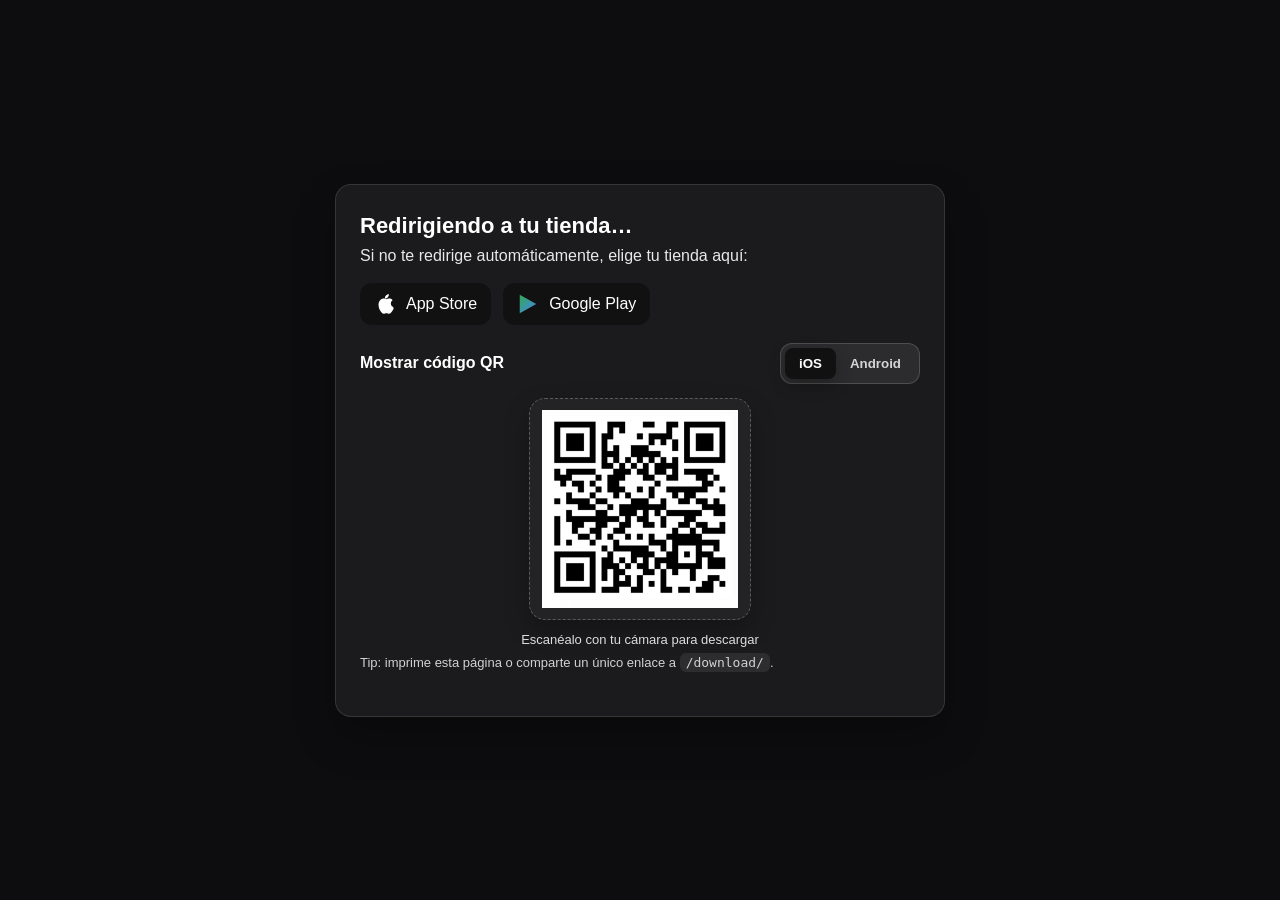
==== download/index.html @ 26e84f74 "nuevas imagenes" ====
<!DOCTYPE html>
<html lang="es">

<head>
    <meta charset="utf-8" />
    <meta name="viewport" content="width=device-width, initial-scale=1" />
    <title>Descargar AutoStock</title>
    <meta name="description" content="Redirección a la tienda correcta para descargar AutoStock" />
    <style>
        :root {
            color-scheme: light dark
        }

        body {
            font-family: -apple-system, BlinkMacSystemFont, Segoe UI, Roboto, Helvetica, Arial, sans-serif;
            margin: 0;
            display: grid;
            place-items: center;
            min-height: 100vh;
            background: #0d0d0f;
            color: #fff
        }

        .card {
            background: rgba(255, 255, 255, .06);
            border: 1px solid rgba(255, 255, 255, .12);
            padding: 28px 24px;
            border-radius: 16px;
            max-width: 560px;
            width: 92%;
            box-shadow: 0 20px 40px rgba(0, 0, 0, .25)
        }

        h1 {
            margin: 0 0 8px;
            font-size: 22px
        }

        p {
            margin: 0 0 18px;
            opacity: .9
        }

        .links {
            display: flex;
            gap: 12px;
            flex-wrap: wrap;
            margin-top: 12px
        }

        a.badge {
            display: inline-flex;
            align-items: center;
            gap: 10px;
            padding: 10px 14px;
            border-radius: 12px;
            background: #111;
            color: #fff;
            text-decoration: none
        }

        a.badge svg {
            width: 22px;
            height: 22px
        }

        .muted {
            font-size: 13px;
            opacity: .8;
            margin-top: 8px
        }

        code {
            background: rgba(255, 255, 255, .1);
            padding: 2px 6px;
            border-radius: 6px
        }

        /* QR selector UI */
        .qr-section {
            margin-top: 18px
        }

        .segmented {
            display: inline-flex;
            background: rgba(255, 255, 255, .08);
            border: 1px solid rgba(255, 255, 255, .16);
            padding: 4px;
            border-radius: 12px
        }

        .segmented button {
            appearance: none;
            border: 0;
            background: transparent;
            color: #fff;
            padding: 8px 14px;
            border-radius: 8px;
            cursor: pointer;
            font-weight: 600;
            opacity: .8
        }

        .segmented button.active {
            background: #111;
            opacity: 1;
            box-shadow: 0 6px 16px rgba(0, 0, 0, .25)
        }

        .qr-panel {
            display: flex;
            flex-direction: column;
            align-items: center;
            gap: 12px;
            margin-top: 14px
        }

        .qr-box {
            width: 220px;
            height: 220px;
            border-radius: 16px;
            display: grid;
            place-items: center;
            background: rgba(255, 255, 255, .04);
            border: 1px dashed rgba(255, 255, 255, .25);
            box-shadow: 0 10px 24px rgba(0, 0, 0, .25)
        }

        .qr-box .qr-link {
            display: grid;
            place-items: center;
            width: 100%;
            height: 100%;
        }

        .qr-box img {
            width: 90%;
            height: 90%;
            object-fit: contain
        }

        .qr-caption {
            opacity: .85;
            font-size: 13px
        }

        .hidden {
            display: none !important
        }
    </style>
</head>

<body>
    <div class="card">
        <h1 id="page-title">Redirigiendo a tu tienda…</h1>
        <p id="page-desc">Si no te redirige automáticamente, elige tu tienda aquí:</p>
        <div class="links">
            <!-- Sustituye # por tus enlaces reales -->
            <a class="badge" id="appstore" href="#" aria-label="Abrir en App Store">
                <svg viewBox="0 0 24 24" aria-hidden="true">
                    <path fill="#fff"
                        d="M16.365 1.43c0 1.14-.467 2.245-1.234 3.074-.793.858-2.08 1.52-3.225 1.43-.155-1.107.45-2.272 1.21-3.09.793-.859 2.17-1.49 3.25-1.414zM21.5 17.01c-.588 1.36-1.32 2.62-2.297 3.77-.757.9-1.646 1.89-2.835 1.91-1.162.024-1.537-.62-2.86-.62-1.324 0-1.735.6-2.884.644-1.175.044-2.07-.98-2.83-1.878-1.542-1.86-2.73-4.677-2.86-7.345-.124-2.466.637-4.54 2.06-5.915.92-.885 2.15-1.48 3.4-1.5 1.198-.02 2.324.67 3.044.67.72 0 2.1-.825 3.54-.705.603.025 2.302.244 3.39 1.84-.086.055-2.026 1.19-2.004 3.55.022 2.836 2.48 3.78 2.52 3.8z" />
                </svg>
                <span>App Store</span>
            </a>
            <a class="badge" id="googleplay" href="#" aria-label="Abrir en Google Play">
                <svg viewBox="0 0 24 24" aria-hidden="true">
                    <defs>
                        <linearGradient id="gp" x1="0%" y1="0%" x2="100%" y2="100%">
                            <stop offset="0%" stop-color="#34a853" />
                            <stop offset="100%" stop-color="#4285f4" />
                        </linearGradient>
                    </defs>
                    <path d="M3 2l18 10L3 22z" fill="url(#gp)" />
                </svg>
                <span>Google Play</span>
            </a>
        </div>
        <div class="qr-section" aria-live="polite">
            <div style="display:flex;align-items:center;justify-content:space-between;gap:8px;flex-wrap:wrap">
                <strong>Mostrar código QR</strong>
                <div class="segmented" role="tablist" aria-label="Seleccionar tienda para QR">
                    <button id="iosTab" class="active" role="tab" aria-selected="true"
                        aria-controls="qr-ios">iOS</button>
                    <button id="androidTab" role="tab" aria-selected="false" aria-controls="qr-android">Android</button>
                </div>
            </div>
            <div class="qr-panel">
                <div id="qr-ios" class="qr-box" role="tabpanel" aria-labelledby="iosTab">
                    <a id="qr-ios-link" class="qr-link" href="#" target="_blank" rel="noopener">
                        <img id="qr-ios-img" alt="Código QR iOS"
                            src="data:image/svg+xml;utf8,<svg xmlns='http://www.w3.org/2000/svg' width='220' height='220'><rect x='6' y='6' width='208' height='208' rx='14' ry='14' fill='none' stroke='%23ffffff' stroke-width='2'/><text x='50%' y='50%' dominant-baseline='middle' text-anchor='middle' fill='%23ffffff' font-family='Arial, Helvetica, sans-serif' font-size='36'>QR iOS</text></svg>" />
                    </a>
                </div>
                <div id="qr-android" class="qr-box hidden" role="tabpanel" aria-labelledby="androidTab">
                    <a id="qr-android-link" class="qr-link" href="#" target="_blank" rel="noopener">
                        <img id="qr-android-img" alt="Código QR Android"
                            src="data:image/svg+xml;utf8,<svg xmlns='http://www.w3.org/2000/svg' width='220' height='220'><rect x='6' y='6' width='208' height='208' rx='14' ry='14' fill='none' stroke='%23ffffff' stroke-width='2'/><text x='50%' y='50%' dominant-baseline='middle' text-anchor='middle' fill='%23ffffff' font-family='Arial, Helvetica, sans-serif' font-size='36'>QR AND</text></svg>" />
                    </a>
                </div>
                <div class="qr-caption">Escanéalo con tu cámara para descargar</div>
            </div>
        </div>
        <p class="muted">Tip: imprime esta página o comparte un único enlace a <code>/download/</code>.</p>
    </div>

    <script>
        (function () {
            // Configuración: reemplaza por tus URLs reales y rutas a QR (opcional)
            var CFG = {
                APP_STORE_URL: 'https://apps.apple.com/fr/app/auto-stock/id6710699044?l=en-GB',
                GOOGLE_PLAY_URL: 'https://play.google.com/store/apps/details?id=com.autostock.autostock.app&hl=es',
                QR_IOS_SRC: '/assets/images/qr.png',
                QR_ANDROID_SRC: '/assets/images/qr.png'
            };

            // Detección
            var ua = navigator.userAgent || navigator.vendor || window.opera || '';
            var params = new URLSearchParams(window.location.search);
            var qrMode = params.has('qr') && params.get('qr') !== '0';

            var isiOS = function (u) { return /iPad|iPhone|iPod/.test(u) || (/Macintosh/.test(u) && 'ontouchend' in document); };
            var isAndroid = function (u) { return /Android/.test(u); };
            var isMobile = function (u) { return isiOS(u) || isAndroid(u); };

            // DOM refs
            var el = {
                appstore: document.getElementById('appstore'),
                googleplay: document.getElementById('googleplay'),
                iosTab: document.getElementById('iosTab'),
                androidTab: document.getElementById('androidTab'),
                qrIosPanel: document.getElementById('qr-ios'),
                qrAndPanel: document.getElementById('qr-android'),
                qrIosImg: document.getElementById('qr-ios-img'),
                qrAndImg: document.getElementById('qr-android-img'),
                qrIosLink: document.getElementById('qr-ios-link'),
                qrAndLink: document.getElementById('qr-android-link'),
                title: document.getElementById('page-title'),
                desc: document.getElementById('page-desc')
            };

            function targetURL() {
                if (isiOS(ua)) return CFG.APP_STORE_URL;
                if (isAndroid(ua)) return CFG.GOOGLE_PLAY_URL;
                return null;
            }

            function updateBadges() {
                if (el.appstore) el.appstore.href = CFG.APP_STORE_URL;
                if (el.googleplay) el.googleplay.href = CFG.GOOGLE_PLAY_URL;
            }

            function setupQR() {
                if (el.qrIosLink) el.qrIosLink.href = CFG.APP_STORE_URL;
                if (el.qrAndLink) el.qrAndLink.href = CFG.GOOGLE_PLAY_URL;
                if (CFG.QR_IOS_SRC && CFG.QR_IOS_SRC !== '#') el.qrIosImg.src = CFG.QR_IOS_SRC;
                if (CFG.QR_ANDROID_SRC && CFG.QR_ANDROID_SRC !== '#') el.qrAndImg.src = CFG.QR_ANDROID_SRC;
            }

            function select(kind) {
                var showIOS = kind === 'ios';
                el.iosTab.classList.toggle('active', showIOS);
                el.iosTab.setAttribute('aria-selected', showIOS);
                el.androidTab.classList.toggle('active', !showIOS);
                el.androidTab.setAttribute('aria-selected', !showIOS);
                el.qrIosPanel.classList.toggle('hidden', !showIOS);
                el.qrAndPanel.classList.toggle('hidden', showIOS);
            }

            function bindTabs() {
                if (el.iosTab) el.iosTab.addEventListener('click', function () { select('ios'); });
                if (el.androidTab) el.androidTab.addEventListener('click', function () { select('android'); });
            }

            function updateTextsForQRMode() {
                if (el.title) el.title.textContent = 'Descarga AutoStock';
                if (el.desc) el.desc.textContent = 'Escanea el código o elige tu tienda:';
            }

            function maybeRedirect() {
                var t = targetURL();
                if (isMobile(ua) && t && t !== '#') window.location.replace(t);
            }

            // Init
            updateBadges();
            setupQR();
            bindTabs();
            if (isiOS(ua)) {
                select('ios');
            } else if (isAndroid(ua)) {
                select('android');
            } else {
                select('ios');
            }
            if (qrMode) updateTextsForQRMode(); else maybeRedirect();
        })();
    </script>
</body>

</html>
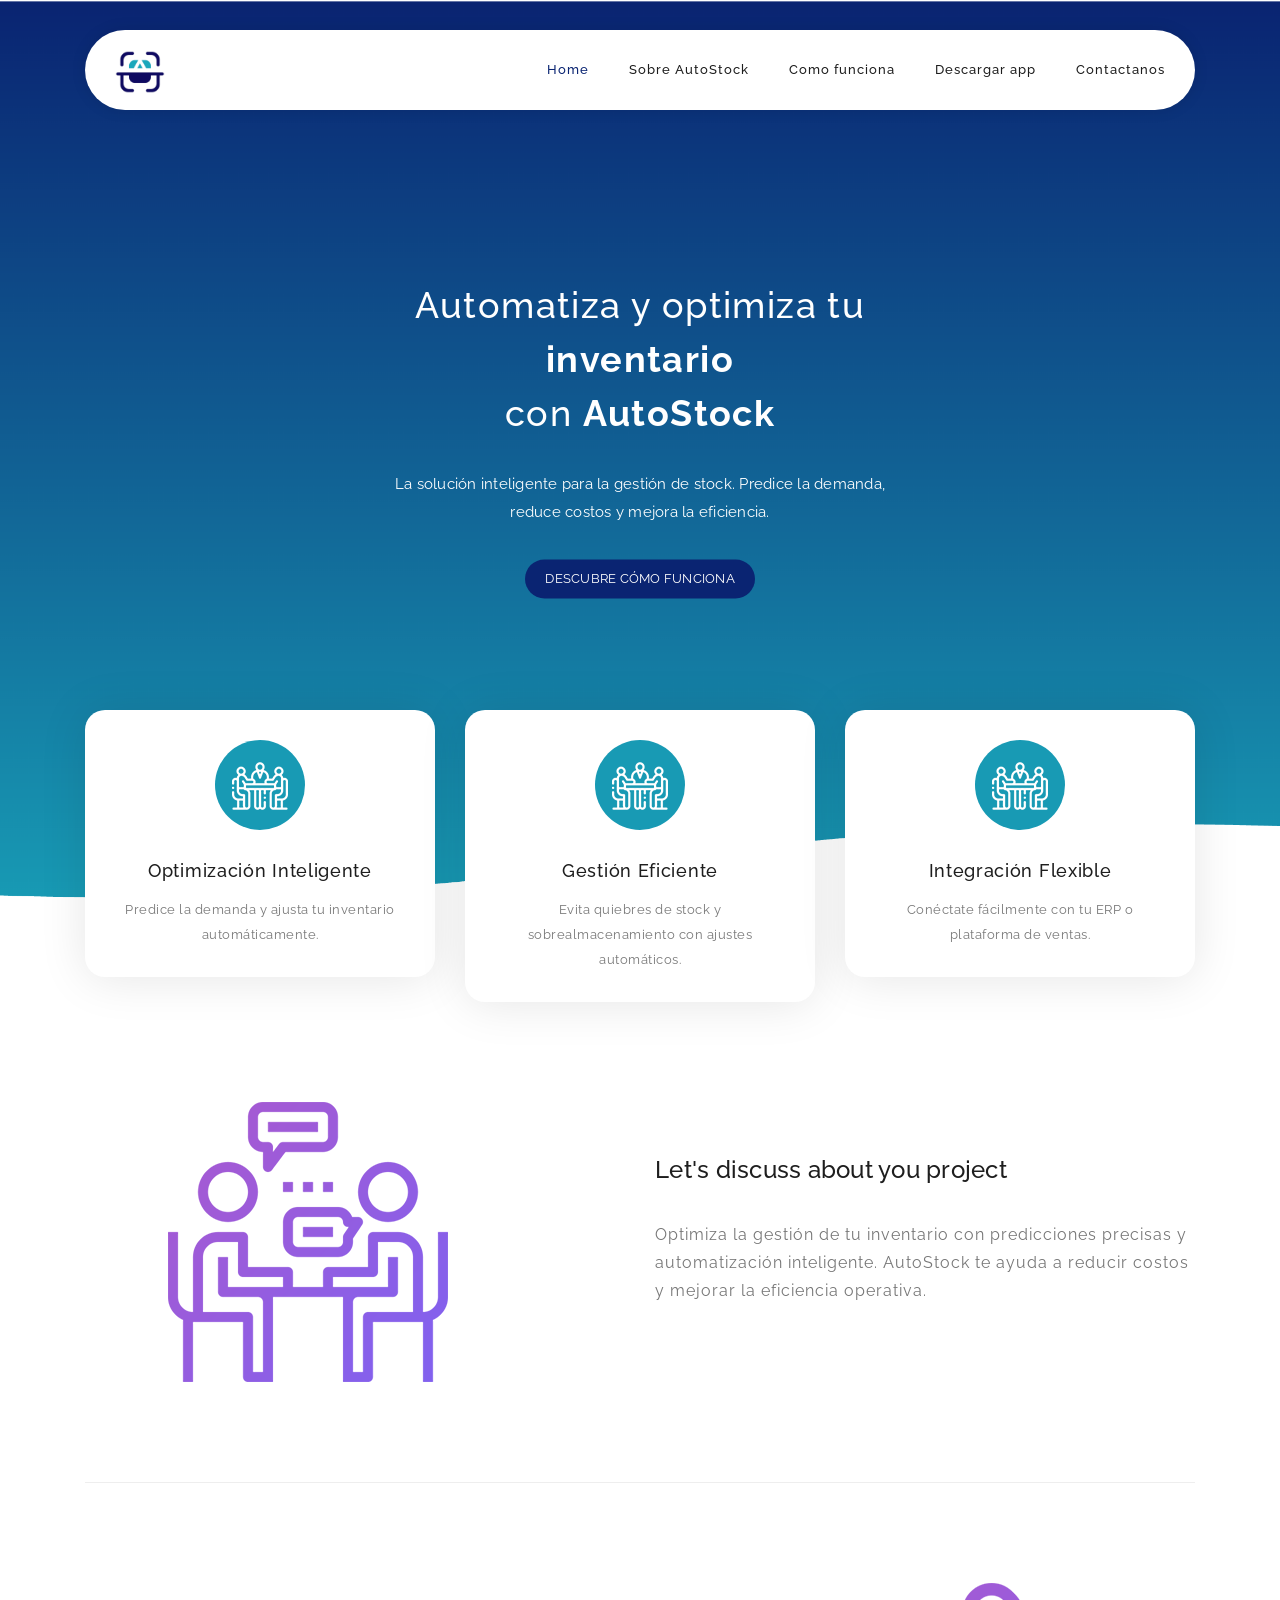
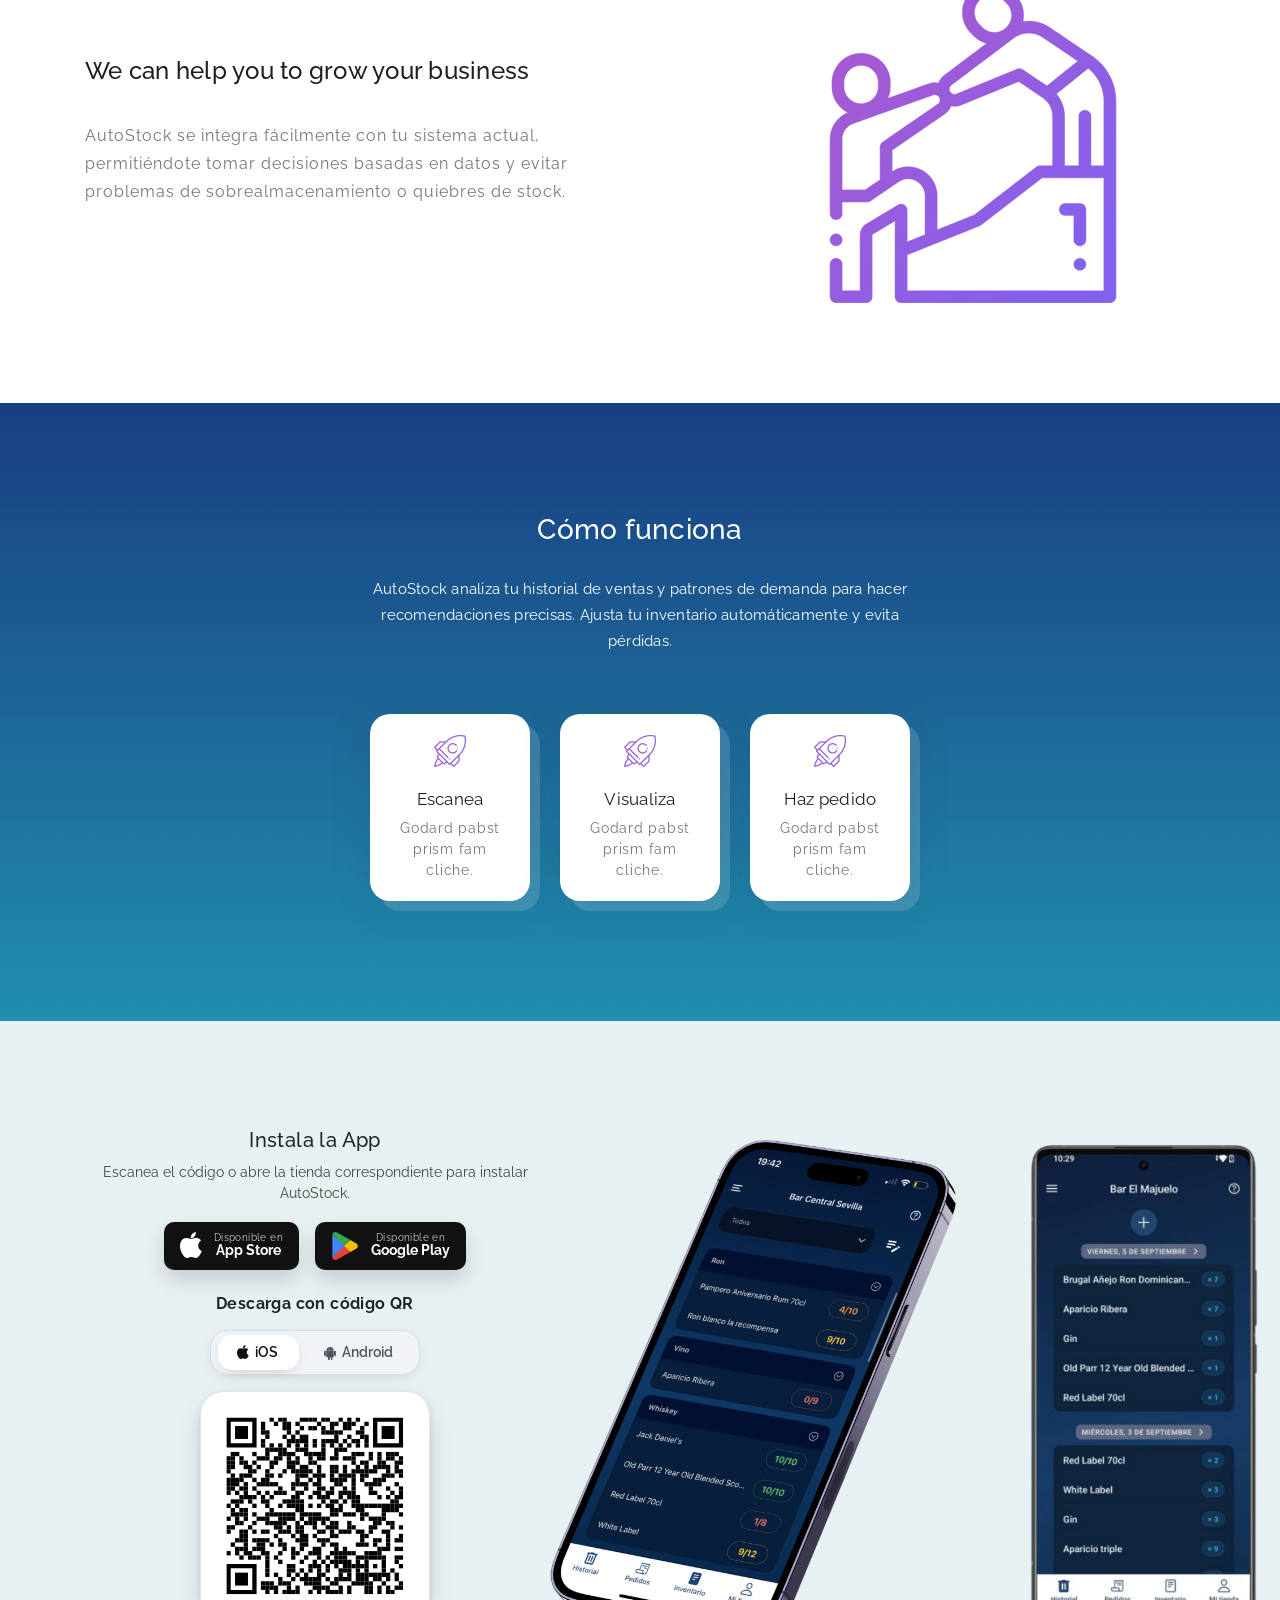
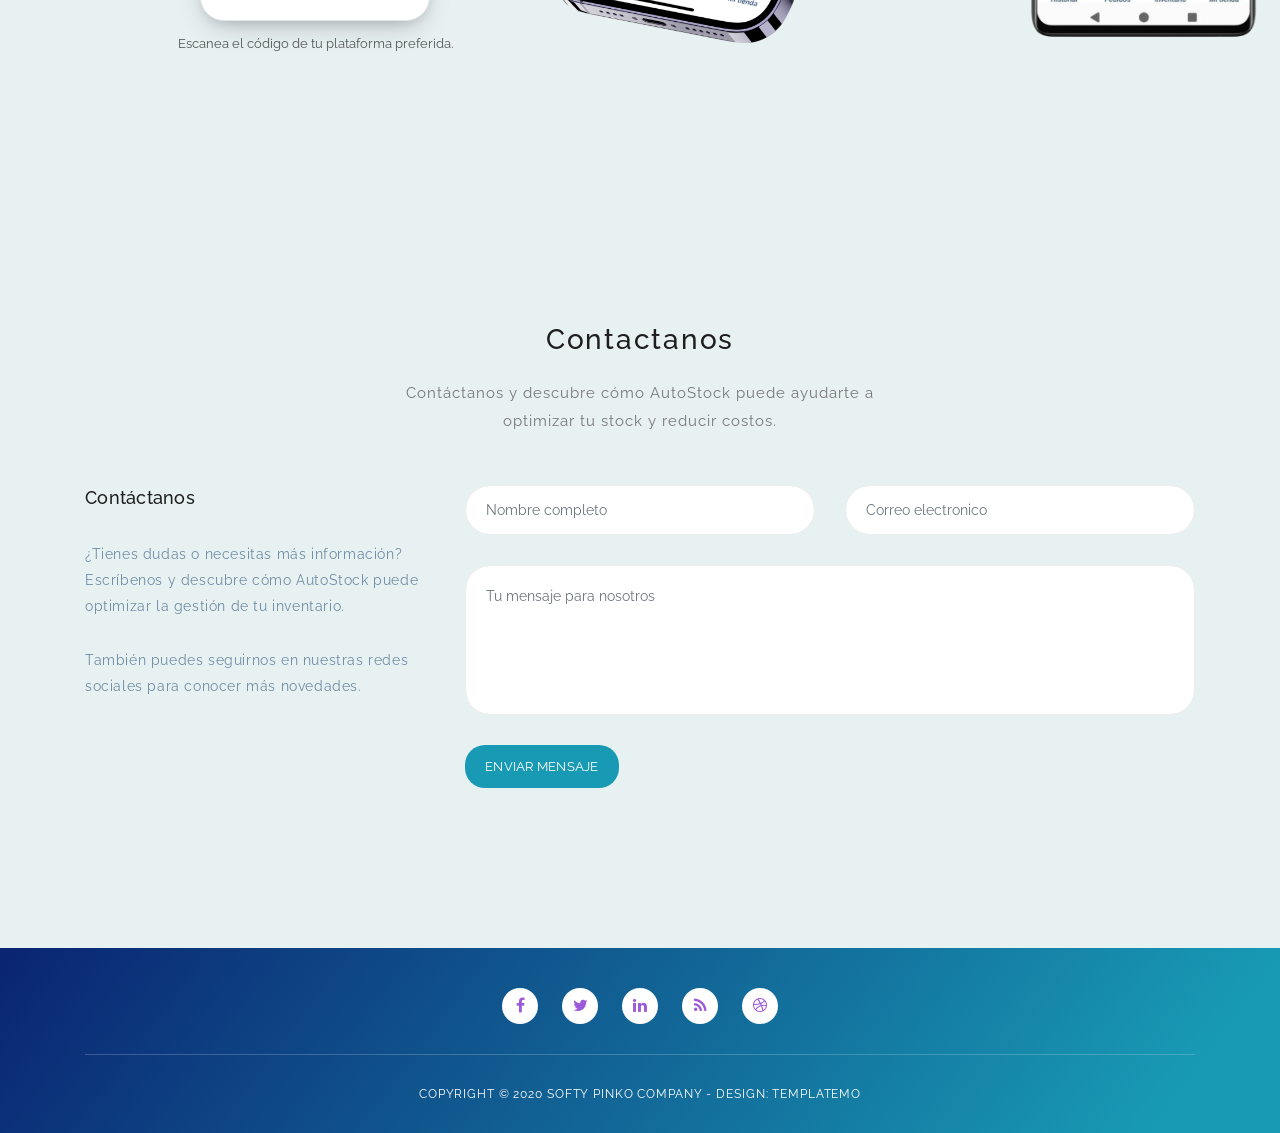
==== commit 7a139194: "seccion de descarga" ====
--- a/download/index.html
+++ b/download/index.html
@@ -1,301 +1,12 @@
 <!DOCTYPE html>
 <html lang="es">
-
 <head>
     <meta charset="utf-8" />
-    <meta name="viewport" content="width=device-width, initial-scale=1" />
-    <title>Descargar AutoStock</title>
-    <meta name="description" content="Redirección a la tienda correcta para descargar AutoStock" />
-    <style>
-        :root {
-            color-scheme: light dark
-        }
-
-        body {
-            font-family: -apple-system, BlinkMacSystemFont, Segoe UI, Roboto, Helvetica, Arial, sans-serif;
-            margin: 0;
-            display: grid;
-            place-items: center;
-            min-height: 100vh;
-            background: #0d0d0f;
-            color: #fff
-        }
-
-        .card {
-            background: rgba(255, 255, 255, .06);
-            border: 1px solid rgba(255, 255, 255, .12);
-            padding: 28px 24px;
-            border-radius: 16px;
-            max-width: 560px;
-            width: 92%;
-            box-shadow: 0 20px 40px rgba(0, 0, 0, .25)
-        }
-
-        h1 {
-            margin: 0 0 8px;
-            font-size: 22px
-        }
-
-        p {
-            margin: 0 0 18px;
-            opacity: .9
-        }
-
-        .links {
-            display: flex;
-            gap: 12px;
-            flex-wrap: wrap;
-            margin-top: 12px
-        }
-
-        a.badge {
-            display: inline-flex;
-            align-items: center;
-            gap: 10px;
-            padding: 10px 14px;
-            border-radius: 12px;
-            background: #111;
-            color: #fff;
-            text-decoration: none
-        }
-
-        a.badge svg {
-            width: 22px;
-            height: 22px
-        }
-
-        .muted {
-            font-size: 13px;
-            opacity: .8;
-            margin-top: 8px
-        }
-
-        code {
-            background: rgba(255, 255, 255, .1);
-            padding: 2px 6px;
-            border-radius: 6px
-        }
-
-        /* QR selector UI */
-        .qr-section {
-            margin-top: 18px
-        }
-
-        .segmented {
-            display: inline-flex;
-            background: rgba(255, 255, 255, .08);
-            border: 1px solid rgba(255, 255, 255, .16);
-            padding: 4px;
-            border-radius: 12px
-        }
-
-        .segmented button {
-            appearance: none;
-            border: 0;
-            background: transparent;
-            color: #fff;
-            padding: 8px 14px;
-            border-radius: 8px;
-            cursor: pointer;
-            font-weight: 600;
-            opacity: .8
-        }
-
-        .segmented button.active {
-            background: #111;
-            opacity: 1;
-            box-shadow: 0 6px 16px rgba(0, 0, 0, .25)
-        }
-
-        .qr-panel {
-            display: flex;
-            flex-direction: column;
-            align-items: center;
-            gap: 12px;
-            margin-top: 14px
-        }
-
-        .qr-box {
-            width: 220px;
-            height: 220px;
-            border-radius: 16px;
-            display: grid;
-            place-items: center;
-            background: rgba(255, 255, 255, .04);
-            border: 1px dashed rgba(255, 255, 255, .25);
-            box-shadow: 0 10px 24px rgba(0, 0, 0, .25)
-        }
-
-        .qr-box .qr-link {
-            display: grid;
-            place-items: center;
-            width: 100%;
-            height: 100%;
-        }
-
-        .qr-box img {
-            width: 90%;
-            height: 90%;
-            object-fit: contain
-        }
-
-        .qr-caption {
-            opacity: .85;
-            font-size: 13px
-        }
-
-        .hidden {
-            display: none !important
-        }
-    </style>
+    <title>Deprecado</title>
+    <meta name="robots" content="noindex">
+    <script>window.location.replace('/');</script>
 </head>
-
 <body>
-    <div class="card">
-        <h1 id="page-title">Redirigiendo a tu tienda…</h1>
-        <p id="page-desc">Si no te redirige automáticamente, elige tu tienda aquí:</p>
-        <div class="links">
-            <!-- Sustituye # por tus enlaces reales -->
-            <a class="badge" id="appstore" href="#" aria-label="Abrir en App Store">
-                <svg viewBox="0 0 24 24" aria-hidden="true">
-                    <path fill="#fff"
-                        d="M16.365 1.43c0 1.14-.467 2.245-1.234 3.074-.793.858-2.08 1.52-3.225 1.43-.155-1.107.45-2.272 1.21-3.09.793-.859 2.17-1.49 3.25-1.414zM21.5 17.01c-.588 1.36-1.32 2.62-2.297 3.77-.757.9-1.646 1.89-2.835 1.91-1.162.024-1.537-.62-2.86-.62-1.324 0-1.735.6-2.884.644-1.175.044-2.07-.98-2.83-1.878-1.542-1.86-2.73-4.677-2.86-7.345-.124-2.466.637-4.54 2.06-5.915.92-.885 2.15-1.48 3.4-1.5 1.198-.02 2.324.67 3.044.67.72 0 2.1-.825 3.54-.705.603.025 2.302.244 3.39 1.84-.086.055-2.026 1.19-2.004 3.55.022 2.836 2.48 3.78 2.52 3.8z" />
-                </svg>
-                <span>App Store</span>
-            </a>
-            <a class="badge" id="googleplay" href="#" aria-label="Abrir en Google Play">
-                <svg viewBox="0 0 24 24" aria-hidden="true">
-                    <defs>
-                        <linearGradient id="gp" x1="0%" y1="0%" x2="100%" y2="100%">
-                            <stop offset="0%" stop-color="#34a853" />
-                            <stop offset="100%" stop-color="#4285f4" />
-                        </linearGradient>
-                    </defs>
-                    <path d="M3 2l18 10L3 22z" fill="url(#gp)" />
-                </svg>
-                <span>Google Play</span>
-            </a>
-        </div>
-        <div class="qr-section" aria-live="polite">
-            <div style="display:flex;align-items:center;justify-content:space-between;gap:8px;flex-wrap:wrap">
-                <strong>Mostrar código QR</strong>
-                <div class="segmented" role="tablist" aria-label="Seleccionar tienda para QR">
-                    <button id="iosTab" class="active" role="tab" aria-selected="true"
-                        aria-controls="qr-ios">iOS</button>
-                    <button id="androidTab" role="tab" aria-selected="false" aria-controls="qr-android">Android</button>
-                </div>
-            </div>
-            <div class="qr-panel">
-                <div id="qr-ios" class="qr-box" role="tabpanel" aria-labelledby="iosTab">
-                    <a id="qr-ios-link" class="qr-link" href="#" target="_blank" rel="noopener">
-                        <img id="qr-ios-img" alt="Código QR iOS"
-                            src="data:image/svg+xml;utf8,<svg xmlns='http://www.w3.org/2000/svg' width='220' height='220'><rect x='6' y='6' width='208' height='208' rx='14' ry='14' fill='none' stroke='%23ffffff' stroke-width='2'/><text x='50%' y='50%' dominant-baseline='middle' text-anchor='middle' fill='%23ffffff' font-family='Arial, Helvetica, sans-serif' font-size='36'>QR iOS</text></svg>" />
-                    </a>
-                </div>
-                <div id="qr-android" class="qr-box hidden" role="tabpanel" aria-labelledby="androidTab">
-                    <a id="qr-android-link" class="qr-link" href="#" target="_blank" rel="noopener">
-                        <img id="qr-android-img" alt="Código QR Android"
-                            src="data:image/svg+xml;utf8,<svg xmlns='http://www.w3.org/2000/svg' width='220' height='220'><rect x='6' y='6' width='208' height='208' rx='14' ry='14' fill='none' stroke='%23ffffff' stroke-width='2'/><text x='50%' y='50%' dominant-baseline='middle' text-anchor='middle' fill='%23ffffff' font-family='Arial, Helvetica, sans-serif' font-size='36'>QR AND</text></svg>" />
-                    </a>
-                </div>
-                <div class="qr-caption">Escanéalo con tu cámara para descargar</div>
-            </div>
-        </div>
-        <p class="muted">Tip: imprime esta página o comparte un único enlace a <code>/download/</code>.</p>
-    </div>
-
-    <script>
-        (function () {
-            // Configuración: reemplaza por tus URLs reales y rutas a QR (opcional)
-            var CFG = {
-                APP_STORE_URL: 'https://apps.apple.com/fr/app/auto-stock/id6710699044?l=en-GB',
-                GOOGLE_PLAY_URL: 'https://play.google.com/store/apps/details?id=com.autostock.autostock.app&hl=es',
-                QR_IOS_SRC: '/assets/images/qr.png',
-                QR_ANDROID_SRC: '/assets/images/qr.png'
-            };
-
-            // Detección
-            var ua = navigator.userAgent || navigator.vendor || window.opera || '';
-            var params = new URLSearchParams(window.location.search);
-            var qrMode = params.has('qr') && params.get('qr') !== '0';
-
-            var isiOS = function (u) { return /iPad|iPhone|iPod/.test(u) || (/Macintosh/.test(u) && 'ontouchend' in document); };
-            var isAndroid = function (u) { return /Android/.test(u); };
-            var isMobile = function (u) { return isiOS(u) || isAndroid(u); };
-
-            // DOM refs
-            var el = {
-                appstore: document.getElementById('appstore'),
-                googleplay: document.getElementById('googleplay'),
-                iosTab: document.getElementById('iosTab'),
-                androidTab: document.getElementById('androidTab'),
-                qrIosPanel: document.getElementById('qr-ios'),
-                qrAndPanel: document.getElementById('qr-android'),
-                qrIosImg: document.getElementById('qr-ios-img'),
-                qrAndImg: document.getElementById('qr-android-img'),
-                qrIosLink: document.getElementById('qr-ios-link'),
-                qrAndLink: document.getElementById('qr-android-link'),
-                title: document.getElementById('page-title'),
-                desc: document.getElementById('page-desc')
-            };
-
-            function targetURL() {
-                if (isiOS(ua)) return CFG.APP_STORE_URL;
-                if (isAndroid(ua)) return CFG.GOOGLE_PLAY_URL;
-                return null;
-            }
-
-            function updateBadges() {
-                if (el.appstore) el.appstore.href = CFG.APP_STORE_URL;
-                if (el.googleplay) el.googleplay.href = CFG.GOOGLE_PLAY_URL;
-            }
-
-            function setupQR() {
-                if (el.qrIosLink) el.qrIosLink.href = CFG.APP_STORE_URL;
-                if (el.qrAndLink) el.qrAndLink.href = CFG.GOOGLE_PLAY_URL;
-                if (CFG.QR_IOS_SRC && CFG.QR_IOS_SRC !== '#') el.qrIosImg.src = CFG.QR_IOS_SRC;
-                if (CFG.QR_ANDROID_SRC && CFG.QR_ANDROID_SRC !== '#') el.qrAndImg.src = CFG.QR_ANDROID_SRC;
-            }
-
-            function select(kind) {
-                var showIOS = kind === 'ios';
-                el.iosTab.classList.toggle('active', showIOS);
-                el.iosTab.setAttribute('aria-selected', showIOS);
-                el.androidTab.classList.toggle('active', !showIOS);
-                el.androidTab.setAttribute('aria-selected', !showIOS);
-                el.qrIosPanel.classList.toggle('hidden', !showIOS);
-                el.qrAndPanel.classList.toggle('hidden', showIOS);
-            }
-
-            function bindTabs() {
-                if (el.iosTab) el.iosTab.addEventListener('click', function () { select('ios'); });
-                if (el.androidTab) el.androidTab.addEventListener('click', function () { select('android'); });
-            }
-
-            function updateTextsForQRMode() {
-                if (el.title) el.title.textContent = 'Descarga AutoStock';
-                if (el.desc) el.desc.textContent = 'Escanea el código o elige tu tienda:';
-            }
-
-            function maybeRedirect() {
-                var t = targetURL();
-                if (isMobile(ua) && t && t !== '#') window.location.replace(t);
-            }
-
-            // Init
-            updateBadges();
-            setupQR();
-            bindTabs();
-            if (isiOS(ua)) {
-                select('ios');
-            } else if (isAndroid(ua)) {
-                select('android');
-            } else {
-                select('ios');
-            }
-            if (qrMode) updateTextsForQRMode(); else maybeRedirect();
-        })();
-    </script>
+    <noscript>Esta ruta fue deprecada. Ir a <a href="/">inicio</a>.</noscript>
 </body>
-
 </html>
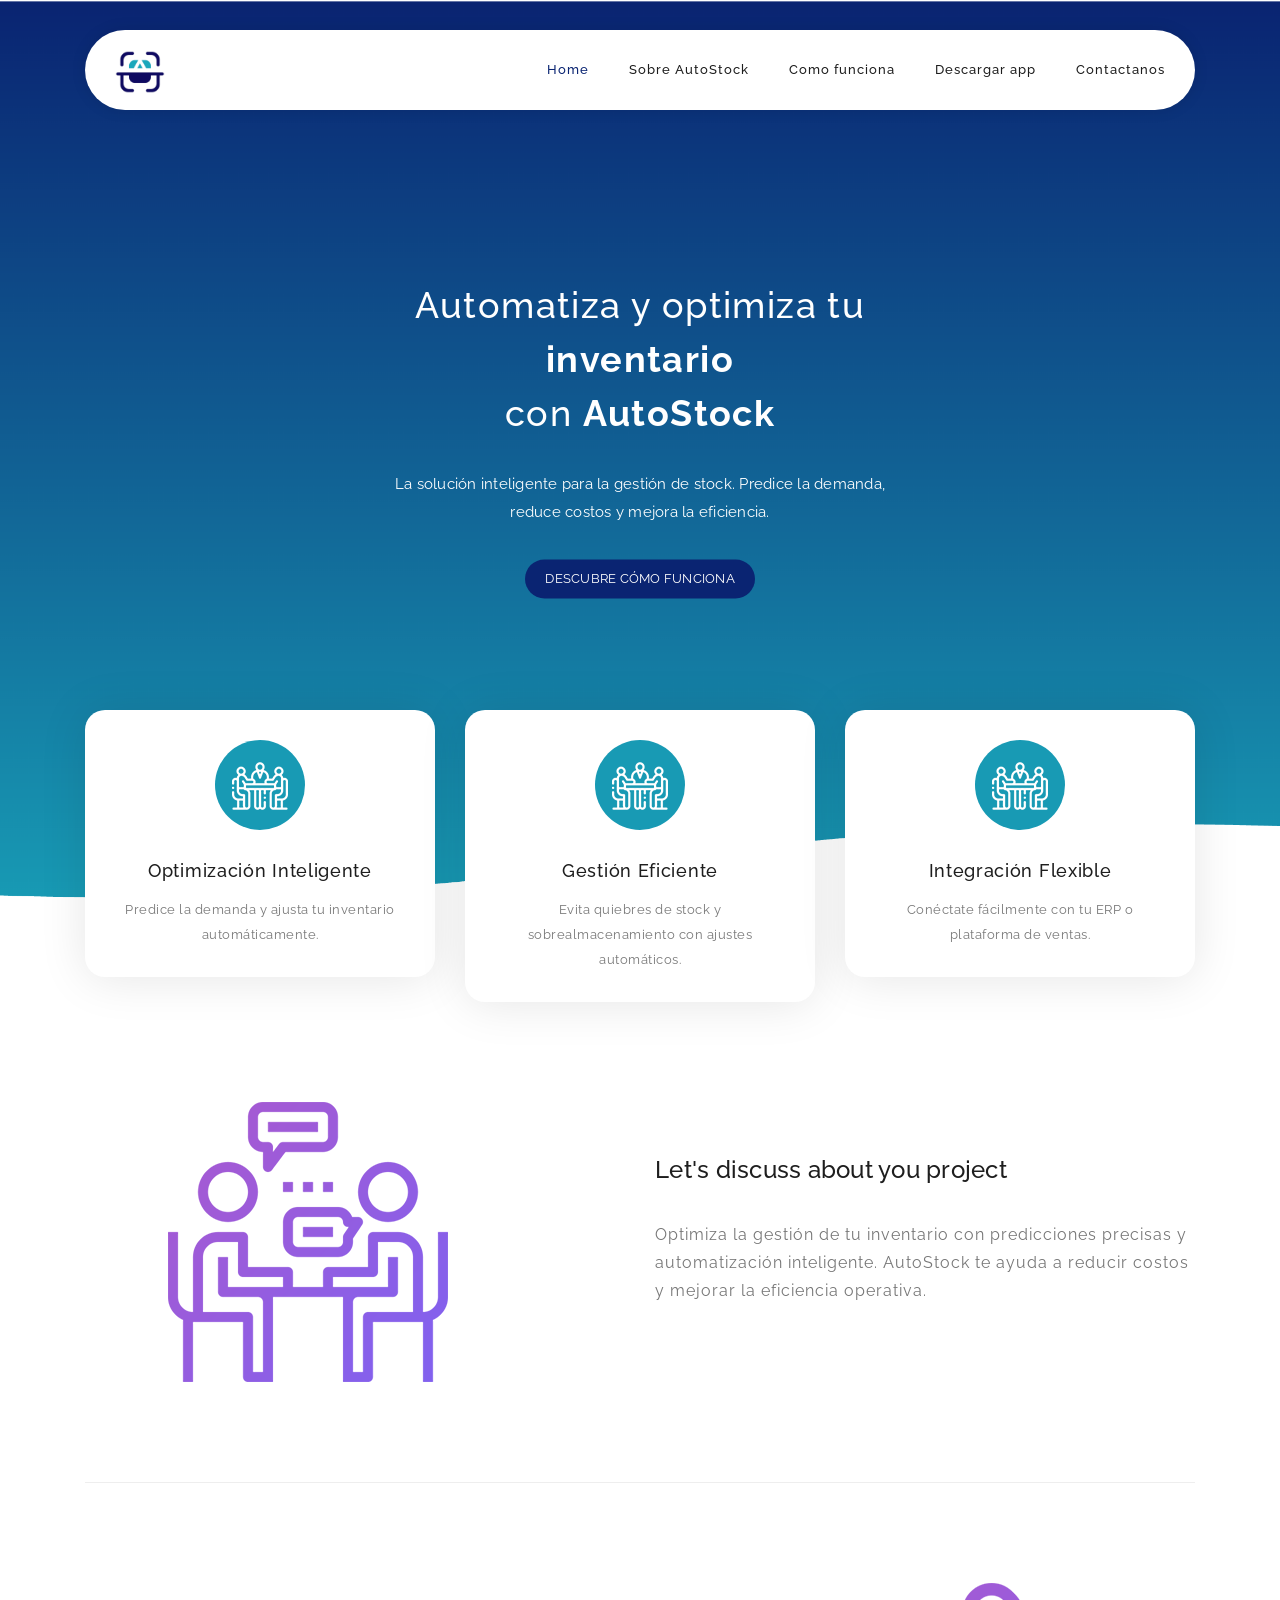
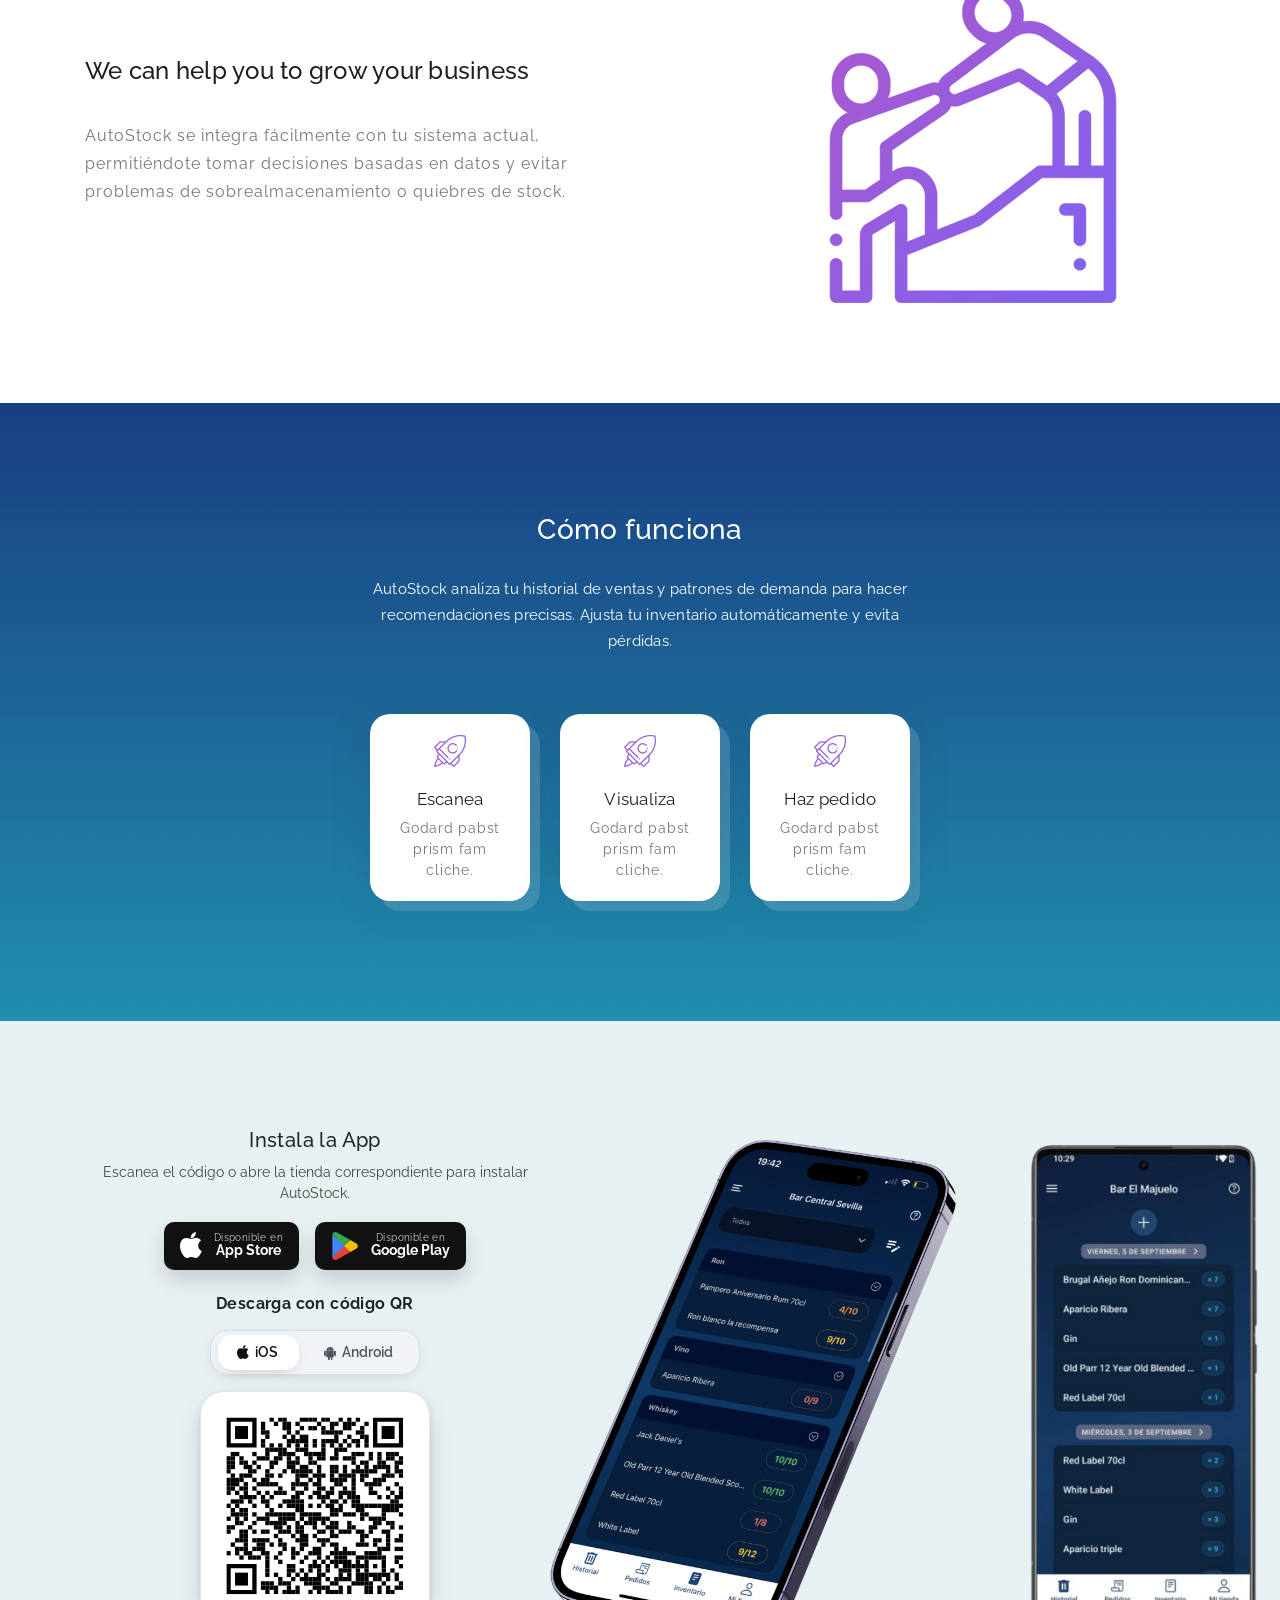
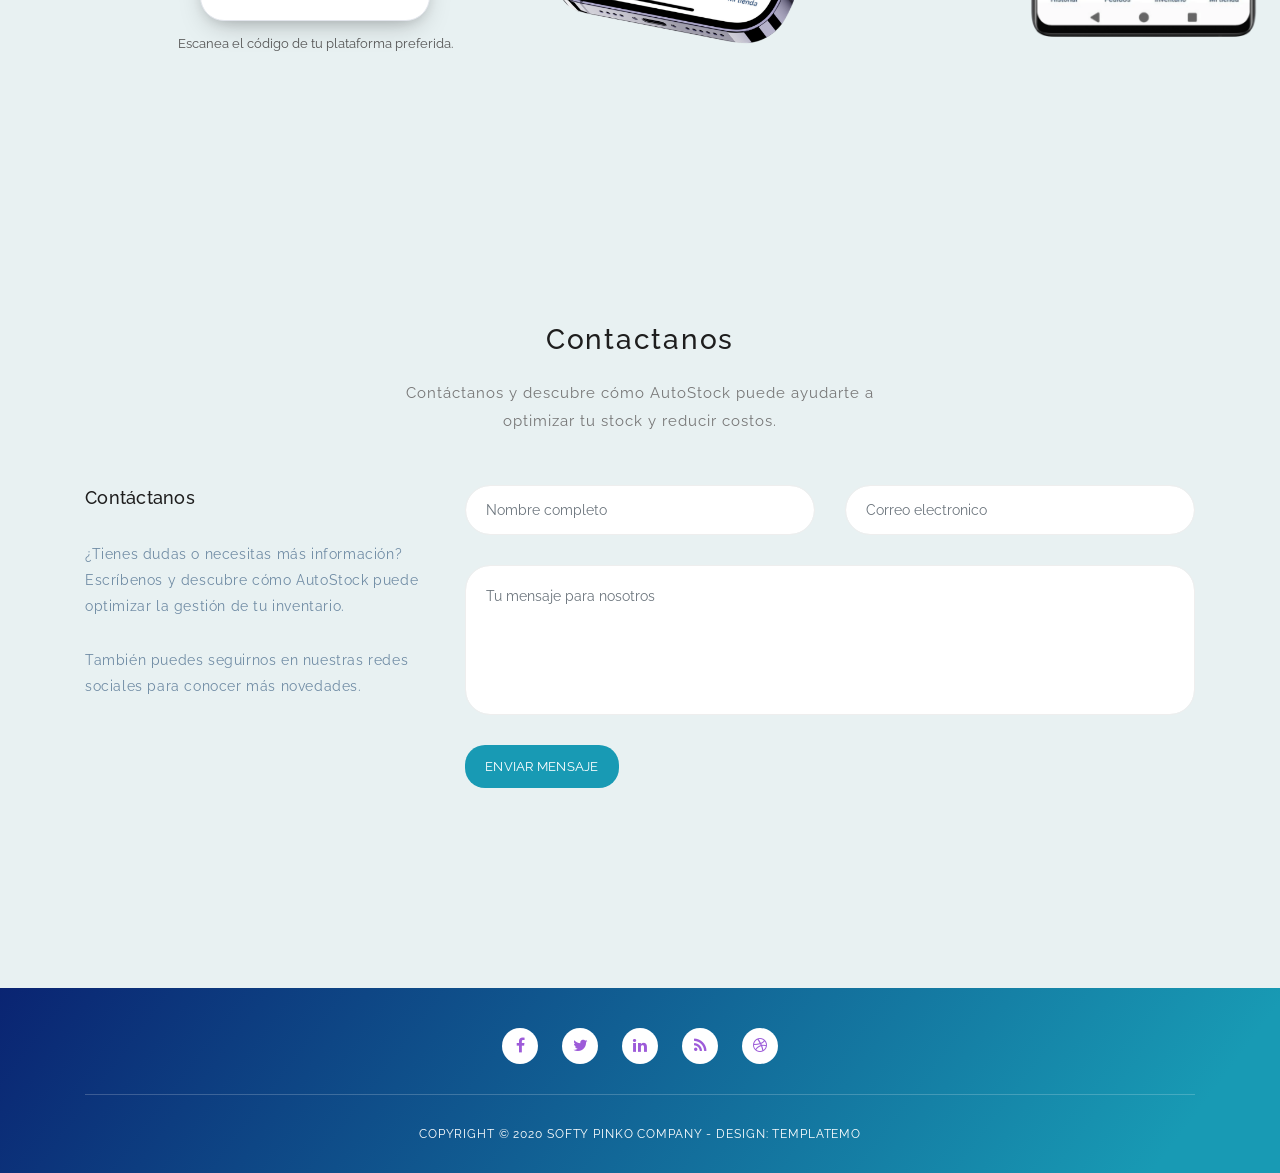
==== commit f69eb373: "placeholder correo lambda" ====
--- a/download/index.html
+++ b/download/index.html
@@ -1,12 +1,15 @@
 <!DOCTYPE html>
 <html lang="es">
+
 <head>
     <meta charset="utf-8" />
     <title>Deprecado</title>
     <meta name="robots" content="noindex">
     <script>window.location.replace('/');</script>
 </head>
+
 <body>
     <noscript>Esta ruta fue deprecada. Ir a <a href="/">inicio</a>.</noscript>
 </body>
+
 </html>
